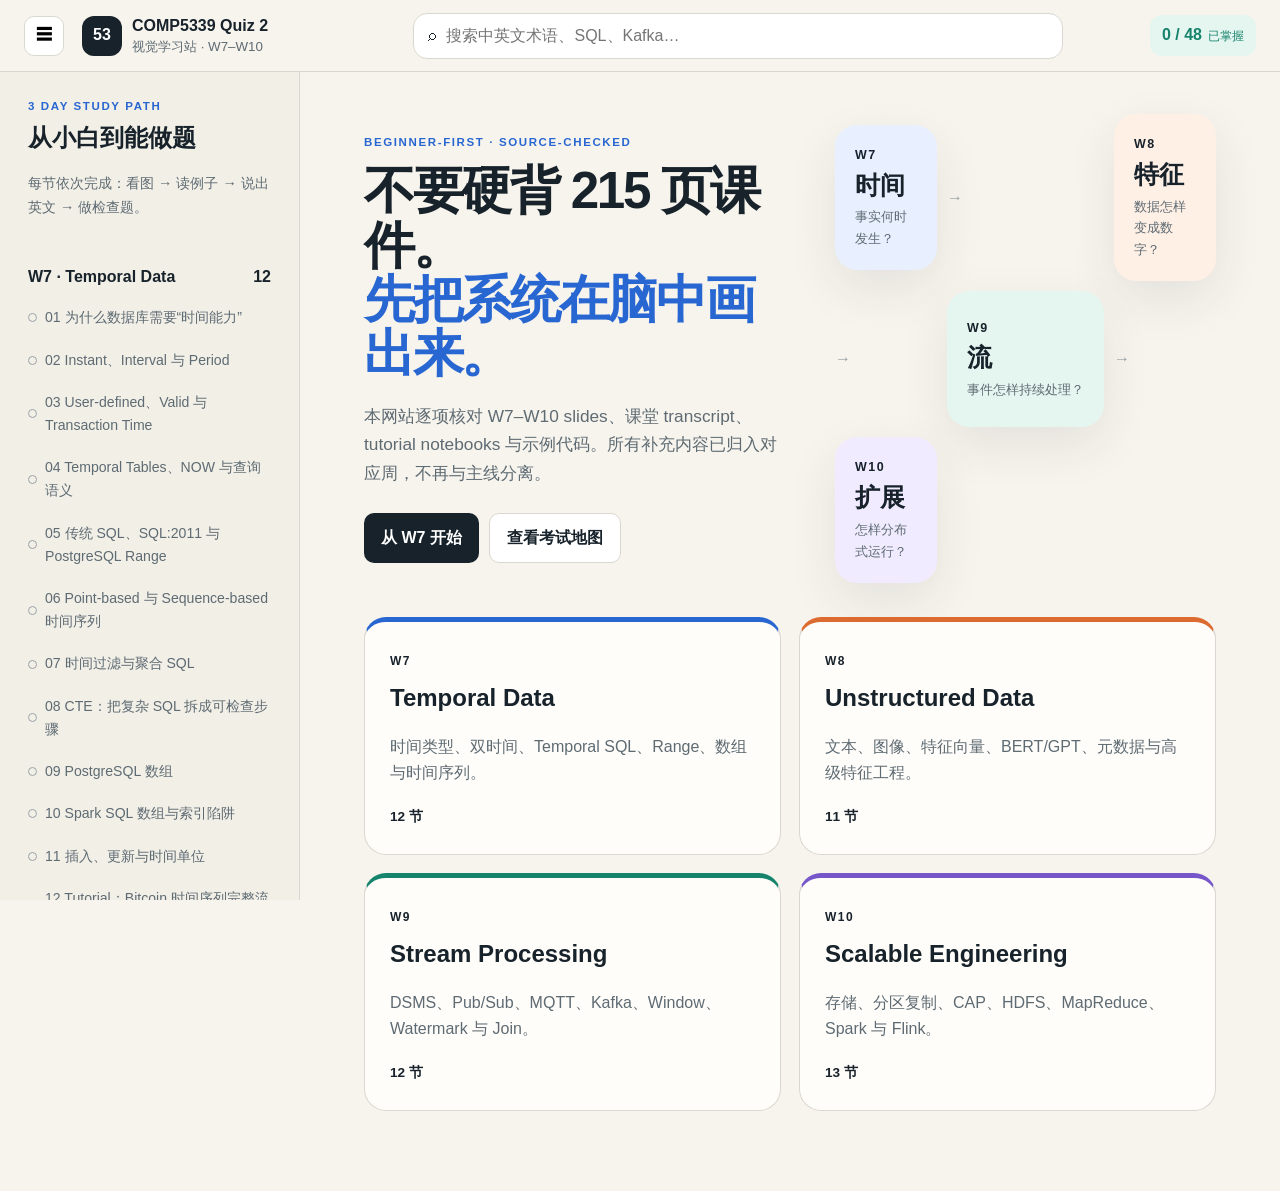
==== index.html @ f454a823 "feat: add COMP5339 Quiz 2 visual study site Publish the AI-assisted static study website, verified p" ====
<!doctype html>
<html lang="zh-CN">
<head>
  <meta charset="utf-8">
  <meta name="viewport" content="width=device-width,initial-scale=1">
  <meta name="description" content="COMP5339 Quiz 2 Week 7–10 零基础图文复习网站">
  <title>COMP5339 Quiz 2 视觉学习站</title>
  <link rel="stylesheet" href="styles.css">
</head>
<body>
  <header class="topbar">
    <button id="menuButton" class="icon-button" aria-label="打开课程目录">☰</button>
    <div class="brand"><span class="brand-mark">53</span><div><b>COMP5339 Quiz 2</b><small>视觉学习站 · W7–W10</small></div></div>
    <label class="search"><span>⌕</span><input id="searchInput" type="search" placeholder="搜索中英文术语、SQL、Kafka…" aria-label="搜索课程内容"></label>
    <div class="progress-pill"><span id="progressText">0 / 48</span><span>已掌握</span></div>
  </header>
  <div class="layout">
    <aside id="sidebar" class="sidebar">
      <div class="sidebar-intro"><p class="eyebrow">3 DAY STUDY PATH</p><h2>从小白到能做题</h2><p>每节依次完成：看图 → 读例子 → 说出英文 → 做检查题。</p></div>
      <nav id="courseNav" aria-label="课程目录"></nav>
      <button id="resetProgress" class="ghost-button">重置学习进度</button>
    </aside>
    <main id="main" class="main">
      <section id="hero" class="hero">
        <div><p class="eyebrow">BEGINNER-FIRST · SOURCE-CHECKED</p><h1>不要硬背 215 页课件。<br><em>先把系统在脑中画出来。</em></h1><p class="hero-copy">本网站逐项核对 W7–W10 slides、课堂 transcript、tutorial notebooks 与示例代码。所有补充内容已归入对应周，不再与主线分离。</p><div class="hero-actions"><button class="primary-button" data-route="w7-01">从 W7 开始</button><button class="secondary-button" data-route="exam-map">查看考试地图</button></div></div>
        <div class="hero-map" aria-label="四周知识关系图"><div class="map-node n1"><b>W7</b><span>时间</span><small>事实何时发生？</small></div><i>→</i><div class="map-node n2"><b>W8</b><span>特征</span><small>数据怎样变成数字？</small></div><i>→</i><div class="map-node n3"><b>W9</b><span>流</span><small>事件怎样持续处理？</small></div><i>→</i><div class="map-node n4"><b>W10</b><span>扩展</span><small>怎样分布式运行？</small></div></div>
      </section>
      <section id="dashboard" class="dashboard">
        <div class="week-card w7" data-route="w7-01"><span>W7</span><h2>Temporal Data</h2><p>时间类型、双时间、Temporal SQL、Range、数组与时间序列。</p><b>12 节</b></div>
        <div class="week-card w8" data-route="w8-01"><span>W8</span><h2>Unstructured Data</h2><p>文本、图像、特征向量、BERT/GPT、元数据与高级特征工程。</p><b>11 节</b></div>
        <div class="week-card w9" data-route="w9-01"><span>W9</span><h2>Stream Processing</h2><p>DSMS、Pub/Sub、MQTT、Kafka、Window、Watermark 与 Join。</p><b>12 节</b></div>
        <div class="week-card w10" data-route="w10-01"><span>W10</span><h2>Scalable Engineering</h2><p>存储、分区复制、CAP、HDFS、MapReduce、Spark 与 Flink。</p><b>13 节</b></div>
      </section>
      <section id="lessonView" class="lesson-view" hidden><div class="lesson-topline"><button id="backHome" class="ghost-button">← 总览</button><div class="lesson-actions"><button id="prevLesson" class="icon-button" aria-label="上一节">←</button><button id="nextLesson" class="icon-button" aria-label="下一节">→</button></div></div><article id="lessonContent"></article><div class="mastery-box"><label><input id="masteryCheck" type="checkbox"><span><b>我能不看答案复述这一节</b><small>只有能自己说出来，才算掌握。</small></span></label></div></section>
      <section id="searchResults" class="search-results" hidden><div class="section-heading"><p class="eyebrow">SEARCH</p><h1>搜索结果</h1></div><div id="resultsList"></div></section>
    </main>
  </div>
  <script src="content.js"></script><script src="app.js"></script>
</body>
</html>
---- styles.css ----
:root{--ink:#17222b;--muted:#5e6b73;--paper:#f7f4ed;--card:#fffdfa;--line:#d9d7cf;--blue:#2866d1;--blue-soft:#e8f0ff;--orange:#dc6b2f;--orange-soft:#fff0e6;--green:#16836d;--green-soft:#e5f6f0;--violet:#7656c9;--violet-soft:#f0ebff;--shadow:0 18px 50px rgba(31,44,53,.09)}
[hidden]{display:none!important}
*{box-sizing:border-box}html{scroll-behavior:smooth}body{margin:0;background:var(--paper);color:var(--ink);font-family:Inter,"Segoe UI","PingFang SC","Microsoft YaHei",sans-serif;line-height:1.65}.topbar{position:sticky;top:0;z-index:20;height:72px;display:flex;align-items:center;gap:18px;padding:0 24px;background:rgba(247,244,237,.94);backdrop-filter:blur(14px);border-bottom:1px solid var(--line)}.brand{display:flex;align-items:center;gap:10px;min-width:245px}.brand-mark{display:grid;place-items:center;width:40px;height:40px;border-radius:12px;background:var(--ink);color:white;font-weight:800}.brand div{display:flex;flex-direction:column;line-height:1.15}.brand small{color:var(--muted);margin-top:4px}.icon-button,.ghost-button,.primary-button,.secondary-button{font:inherit;cursor:pointer;border:0}.icon-button{width:40px;height:40px;border-radius:10px;background:white;border:1px solid var(--line);font-weight:700}.search{flex:1;max-width:650px;margin:auto;display:flex;align-items:center;gap:8px;background:white;border:1px solid var(--line);border-radius:14px;padding:0 14px}.search input{width:100%;height:44px;border:0;outline:0;background:transparent;font:inherit}.progress-pill{display:flex;align-items:baseline;gap:6px;padding:7px 12px;border-radius:12px;background:var(--green-soft);color:var(--green)}.progress-pill span:first-child{font-weight:800}.progress-pill span:last-child{font-size:.78rem}.layout{display:grid;grid-template-columns:300px minmax(0,1fr)}.sidebar{position:sticky;top:72px;height:calc(100vh - 72px);overflow:auto;border-right:1px solid var(--line);padding:25px 18px;background:#f2efe7}.sidebar-intro{padding:0 10px 14px}.sidebar h2{margin:2px 0}.sidebar p{color:var(--muted);font-size:.9rem}.eyebrow{font-size:.72rem!important;letter-spacing:.14em;font-weight:800;color:var(--blue)!important;margin:0}.nav-week{margin:8px 0 16px}.nav-week>button{width:100%;display:flex;justify-content:space-between;align-items:center;border:0;background:transparent;padding:8px 10px;font:inherit;font-weight:800;color:var(--ink);cursor:pointer}.nav-lessons{display:grid;gap:3px}.nav-lesson{display:flex;align-items:center;gap:8px;width:100%;text-align:left;padding:8px 10px;border:0;background:transparent;border-radius:9px;color:var(--muted);font:inherit;font-size:.88rem;cursor:pointer}.nav-lesson:hover,.nav-lesson.active{background:white;color:var(--ink)}.nav-lesson .check-dot{width:9px;height:9px;border:1.5px solid #9ba3a7;border-radius:50%;flex:0 0 auto}.nav-lesson.done .check-dot{background:var(--green);border-color:var(--green)}.ghost-button{padding:8px 12px;border-radius:9px;background:transparent;border:1px solid var(--line);color:var(--muted)}.main{min-width:0;padding:42px clamp(24px,5vw,78px) 80px}.hero{display:grid;grid-template-columns:1.05fr .95fr;gap:50px;align-items:center;min-height:420px}.hero h1{font-size:clamp(2.2rem,4vw,4.6rem);line-height:1.06;letter-spacing:-.045em;margin:12px 0 20px}.hero h1 em{font-style:normal;color:var(--blue)}.hero-copy{font-size:1.08rem;color:var(--muted);max-width:720px}.hero-actions{display:flex;gap:10px;margin-top:26px}.primary-button,.secondary-button{padding:11px 17px;border-radius:10px;font-weight:700}.primary-button{background:var(--ink);color:white}.secondary-button{background:white;color:var(--ink);border:1px solid var(--line)}.hero-map{display:grid;grid-template-columns:1fr auto 1fr;gap:10px;align-items:center}.hero-map i{font-style:normal;color:#98a0a4}.map-node{min-height:136px;border-radius:22px;padding:20px;display:flex;flex-direction:column;justify-content:center;box-shadow:var(--shadow)}.map-node b{font-size:.78rem;letter-spacing:.12em}.map-node span{font-size:1.55rem;font-weight:800}.map-node small{color:var(--muted)}.n1{background:var(--blue-soft)}.n2{background:var(--orange-soft)}.n3{background:var(--green-soft)}.n4{background:var(--violet-soft)}.dashboard{display:grid;grid-template-columns:repeat(2,minmax(0,1fr));gap:18px;margin-top:34px}.week-card{position:relative;overflow:hidden;padding:25px;border:1px solid var(--line);border-radius:22px;background:var(--card);cursor:pointer;transition:.2s}.week-card:hover{transform:translateY(-3px);box-shadow:var(--shadow)}.week-card>span{font-size:.75rem;font-weight:800;letter-spacing:.12em}.week-card h2{margin:5px 0}.week-card p{color:var(--muted)}.week-card b{font-size:.85rem}.week-card.w7{border-top:5px solid var(--blue)}.week-card.w8{border-top:5px solid var(--orange)}.week-card.w9{border-top:5px solid var(--green)}.week-card.w10{border-top:5px solid var(--violet)}.lesson-topline{display:flex;justify-content:space-between;align-items:center;margin-bottom:20px}.lesson-actions{display:flex;gap:7px}.lesson-header{padding:28px;border-radius:24px;background:var(--card);border:1px solid var(--line);margin-bottom:18px}.lesson-header .crumb{font-size:.78rem;color:var(--blue);font-weight:800;letter-spacing:.1em}.lesson-header h1{font-size:clamp(2rem,4vw,3.7rem);line-height:1.08;letter-spacing:-.035em;margin:8px 0 12px}.lesson-header p{font-size:1.05rem;color:var(--muted);max-width:850px}.source-tag{display:inline-block;padding:4px 8px;border-radius:6px;background:#ece9e1;color:var(--muted);font-size:.76rem;margin-right:5px}.learning-goals{display:grid;grid-template-columns:repeat(3,minmax(0,1fr));gap:10px;margin-top:18px}.goal{padding:10px 12px;border-radius:10px;background:var(--blue-soft);font-size:.86rem}.lesson-section{background:var(--card);border:1px solid var(--line);border-radius:20px;padding:24px;margin:14px 0}.lesson-section h2{font-size:1.55rem;margin:0 0 12px}.lesson-section h3{margin:18px 0 7px}.lesson-section p{margin:7px 0}.concept-grid,.compare-grid,.mini-grid{display:grid;grid-template-columns:repeat(2,minmax(0,1fr));gap:12px}.mini-grid{grid-template-columns:repeat(3,minmax(0,1fr))}.concept{padding:15px;border-radius:14px;background:#f3f1eb;border:1px solid var(--line)}.concept b{display:block;margin-bottom:5px}.concept.blue{background:var(--blue-soft)}.concept.orange{background:var(--orange-soft)}.concept.green{background:var(--green-soft)}.concept.violet{background:var(--violet-soft)}.flow{display:flex;align-items:stretch;gap:7px;overflow-x:auto;padding:10px 2px}.flow-node{flex:1;min-width:120px;padding:14px 10px;border-radius:12px;text-align:center;background:var(--blue-soft);border:1px solid #c9d9f6}.flow-arrow{align-self:center;color:var(--muted);font-weight:800}.diagram{padding:18px;border-radius:16px;background:#f2f0e9;border:1px dashed #c9c6bc;overflow:auto}.timeline{display:grid;grid-template-columns:130px 1fr;gap:16px 12px;align-items:center}.track{height:8px;background:#d9d8d2;position:relative;border-radius:4px}.track i{position:absolute;top:-5px;width:18px;height:18px;border-radius:50%;background:var(--blue)}.track i.orange{background:var(--orange)}table{width:100%;border-collapse:collapse;margin:12px 0;font-size:.94rem}th,td{text-align:left;vertical-align:top;padding:10px;border-bottom:1px solid var(--line)}th{background:#efede7;font-weight:800}code,pre{font-family:"Cascadia Code",Consolas,monospace}code{padding:1px 5px;border-radius:4px;background:#ebe9e3;font-size:.88em}pre{overflow:auto;background:#17222b;color:#eef4f6;border-radius:14px;padding:16px;line-height:1.5;font-size:.88rem}.callout{padding:12px 15px;border-left:4px solid var(--blue);background:var(--blue-soft);margin:12px 0}.callout.warn{border-color:var(--orange);background:var(--orange-soft)}.callout.good{border-color:var(--green);background:var(--green-soft)}.quiz-box{background:#17222b;color:white;border-radius:18px;padding:20px}.quiz-box h3{margin-top:0}.quiz-option{display:block;width:100%;text-align:left;padding:10px 12px;margin:7px 0;border-radius:9px;border:1px solid #51606a;background:#22313a;color:white;font:inherit;cursor:pointer}.quiz-option.correct{background:#176f5e}.quiz-option.wrong{background:#8a3d2d}.quiz-explain{display:none;padding-top:8px;color:#cad4d8}.quiz-explain.show{display:block}.figure{margin:16px 0}.figure img{width:100%;border-radius:14px;border:1px solid var(--line)}.figure figcaption{color:var(--muted);font-size:.82rem}.term-row{display:flex;gap:8px;flex-wrap:wrap}.term{padding:5px 9px;border:1px solid var(--line);border-radius:999px;background:white;font-size:.82rem}.mastery-box{margin-top:20px;padding:18px;border-radius:16px;background:var(--green-soft);border:1px solid #bddfd5}.mastery-box label{display:flex;gap:12px;align-items:flex-start}.mastery-box input{width:20px;height:20px}.mastery-box span{display:flex;flex-direction:column}.mastery-box small{color:var(--muted)}.section-heading h1{font-size:3rem;margin:6px 0}.result-card{padding:18px;margin:10px 0;border:1px solid var(--line);border-radius:15px;background:white;cursor:pointer}.result-card p{color:var(--muted)}mark{background:#ffe58f}.hidden{display:none!important}
@media(max-width:1000px){.layout{grid-template-columns:1fr}.sidebar{position:fixed;z-index:30;left:0;top:72px;width:300px;transform:translateX(-102%);transition:.2s;box-shadow:var(--shadow)}.sidebar.open{transform:none}.hero{grid-template-columns:1fr}.hero-map{max-width:700px}.topbar .progress-pill{display:none}.main{padding:30px 22px 70px}}
@media(max-width:680px){.topbar{padding:0 12px}.brand{min-width:0}.brand small{display:none}.search{position:absolute;top:72px;left:12px;right:12px;max-width:none;box-shadow:var(--shadow)}.main{padding-top:76px}.dashboard,.concept-grid,.compare-grid,.mini-grid,.learning-goals{grid-template-columns:1fr}.hero-map{grid-template-columns:1fr}.hero-map i{transform:rotate(90deg);text-align:center}.hero h1{font-size:2.55rem}.lesson-section{padding:18px}.timeline{grid-template-columns:1fr}.progress-pill{display:none}}
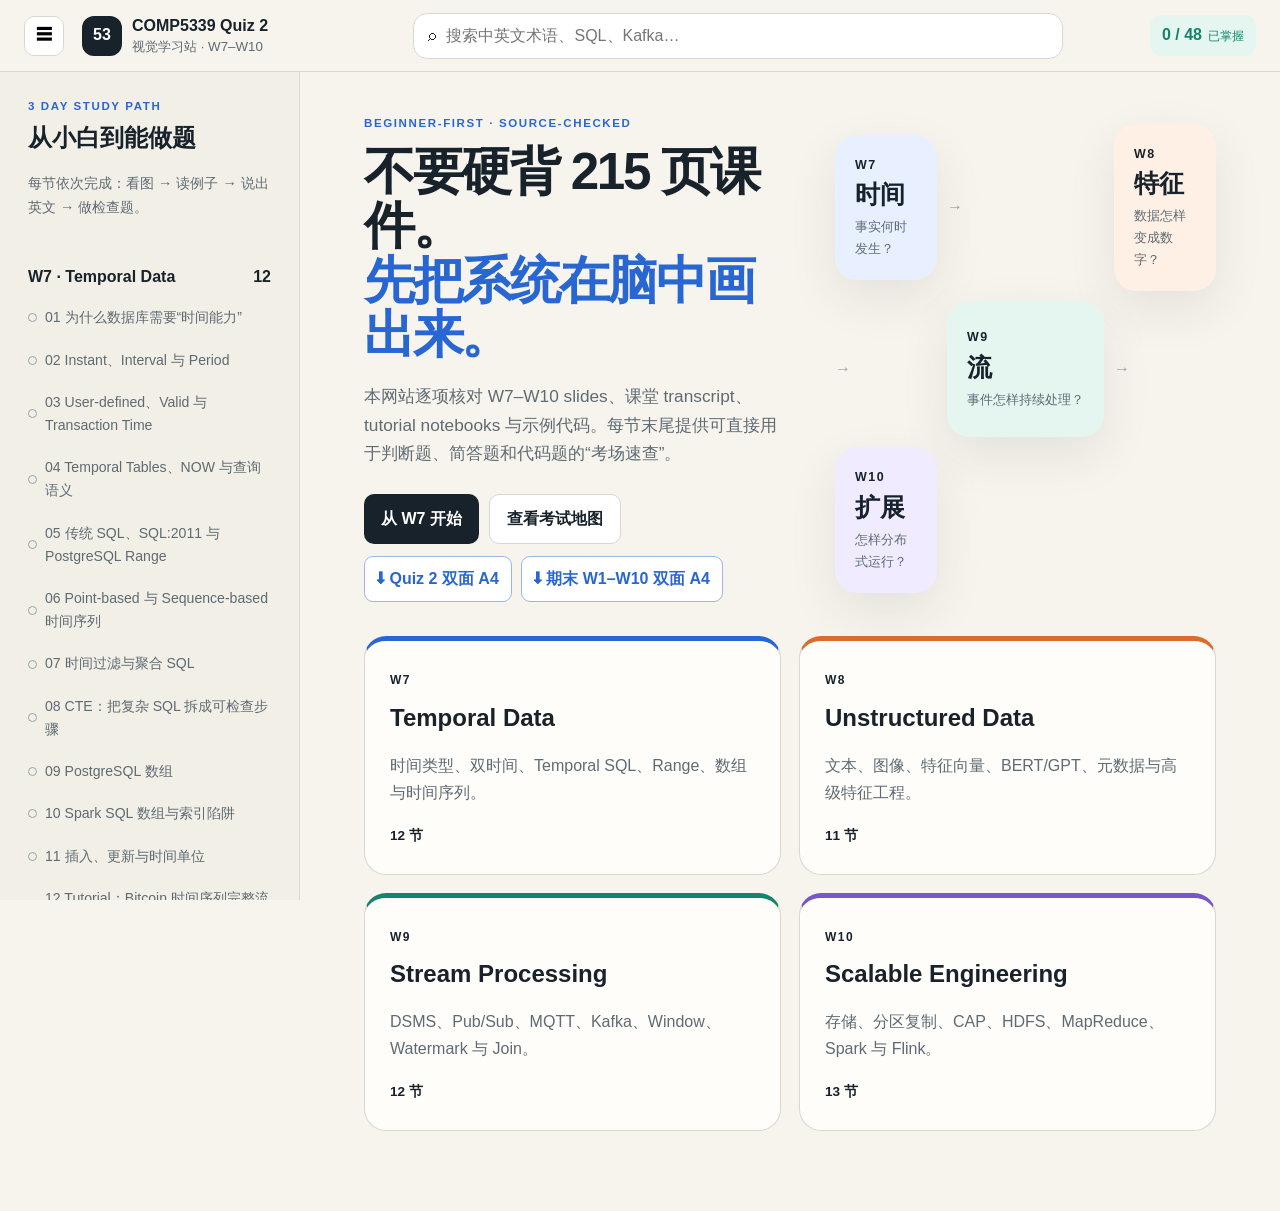
==== commit 3bdd473e: "Add exam-ready cheat sheets and lesson answer cards" ====
--- a/index.html
+++ b/index.html
@@ -22,7 +22,7 @@
     </aside>
     <main id="main" class="main">
       <section id="hero" class="hero">
-        <div><p class="eyebrow">BEGINNER-FIRST · SOURCE-CHECKED</p><h1>不要硬背 215 页课件。<br><em>先把系统在脑中画出来。</em></h1><p class="hero-copy">本网站逐项核对 W7–W10 slides、课堂 transcript、tutorial notebooks 与示例代码。所有补充内容已归入对应周，不再与主线分离。</p><div class="hero-actions"><button class="primary-button" data-route="w7-01">从 W7 开始</button><button class="secondary-button" data-route="exam-map">查看考试地图</button></div></div>
+        <div><p class="eyebrow">BEGINNER-FIRST · SOURCE-CHECKED</p><h1>不要硬背 215 页课件。<br><em>先把系统在脑中画出来。</em></h1><p class="hero-copy">本网站逐项核对 W7–W10 slides、课堂 transcript、tutorial notebooks 与示例代码。每节末尾提供可直接用于判断题、简答题和代码题的“考场速查”。</p><div class="hero-actions"><button class="primary-button" data-route="w7-01">从 W7 开始</button><button class="secondary-button" data-route="exam-map">查看考试地图</button></div><div class="cheat-downloads"><a href="assets/COMP5339_Quiz2_W7-W10_A4_Double_Sided_Cheatsheet.pdf" download>⬇ Quiz 2 双面 A4</a><a href="assets/COMP5339_Final_W1-W10_A4_Double_Sided_Cheatsheet.pdf" download>⬇ 期末 W1–W10 双面 A4</a></div></div>
         <div class="hero-map" aria-label="四周知识关系图"><div class="map-node n1"><b>W7</b><span>时间</span><small>事实何时发生？</small></div><i>→</i><div class="map-node n2"><b>W8</b><span>特征</span><small>数据怎样变成数字？</small></div><i>→</i><div class="map-node n3"><b>W9</b><span>流</span><small>事件怎样持续处理？</small></div><i>→</i><div class="map-node n4"><b>W10</b><span>扩展</span><small>怎样分布式运行？</small></div></div>
       </section>
       <section id="dashboard" class="dashboard">
--- a/styles.css
+++ b/styles.css
@@ -3,3 +3,27 @@
 *{box-sizing:border-box}html{scroll-behavior:smooth}body{margin:0;background:var(--paper);color:var(--ink);font-family:Inter,"Segoe UI","PingFang SC","Microsoft YaHei",sans-serif;line-height:1.65}.topbar{position:sticky;top:0;z-index:20;height:72px;display:flex;align-items:center;gap:18px;padding:0 24px;background:rgba(247,244,237,.94);backdrop-filter:blur(14px);border-bottom:1px solid var(--line)}.brand{display:flex;align-items:center;gap:10px;min-width:245px}.brand-mark{display:grid;place-items:center;width:40px;height:40px;border-radius:12px;background:var(--ink);color:white;font-weight:800}.brand div{display:flex;flex-direction:column;line-height:1.15}.brand small{color:var(--muted);margin-top:4px}.icon-button,.ghost-button,.primary-button,.secondary-button{font:inherit;cursor:pointer;border:0}.icon-button{width:40px;height:40px;border-radius:10px;background:white;border:1px solid var(--line);font-weight:700}.search{flex:1;max-width:650px;margin:auto;display:flex;align-items:center;gap:8px;background:white;border:1px solid var(--line);border-radius:14px;padding:0 14px}.search input{width:100%;height:44px;border:0;outline:0;background:transparent;font:inherit}.progress-pill{display:flex;align-items:baseline;gap:6px;padding:7px 12px;border-radius:12px;background:var(--green-soft);color:var(--green)}.progress-pill span:first-child{font-weight:800}.progress-pill span:last-child{font-size:.78rem}.layout{display:grid;grid-template-columns:300px minmax(0,1fr)}.sidebar{position:sticky;top:72px;height:calc(100vh - 72px);overflow:auto;border-right:1px solid var(--line);padding:25px 18px;background:#f2efe7}.sidebar-intro{padding:0 10px 14px}.sidebar h2{margin:2px 0}.sidebar p{color:var(--muted);font-size:.9rem}.eyebrow{font-size:.72rem!important;letter-spacing:.14em;font-weight:800;color:var(--blue)!important;margin:0}.nav-week{margin:8px 0 16px}.nav-week>button{width:100%;display:flex;justify-content:space-between;align-items:center;border:0;background:transparent;padding:8px 10px;font:inherit;font-weight:800;color:var(--ink);cursor:pointer}.nav-lessons{display:grid;gap:3px}.nav-lesson{display:flex;align-items:center;gap:8px;width:100%;text-align:left;padding:8px 10px;border:0;background:transparent;border-radius:9px;color:var(--muted);font:inherit;font-size:.88rem;cursor:pointer}.nav-lesson:hover,.nav-lesson.active{background:white;color:var(--ink)}.nav-lesson .check-dot{width:9px;height:9px;border:1.5px solid #9ba3a7;border-radius:50%;flex:0 0 auto}.nav-lesson.done .check-dot{background:var(--green);border-color:var(--green)}.ghost-button{padding:8px 12px;border-radius:9px;background:transparent;border:1px solid var(--line);color:var(--muted)}.main{min-width:0;padding:42px clamp(24px,5vw,78px) 80px}.hero{display:grid;grid-template-columns:1.05fr .95fr;gap:50px;align-items:center;min-height:420px}.hero h1{font-size:clamp(2.2rem,4vw,4.6rem);line-height:1.06;letter-spacing:-.045em;margin:12px 0 20px}.hero h1 em{font-style:normal;color:var(--blue)}.hero-copy{font-size:1.08rem;color:var(--muted);max-width:720px}.hero-actions{display:flex;gap:10px;margin-top:26px}.primary-button,.secondary-button{padding:11px 17px;border-radius:10px;font-weight:700}.primary-button{background:var(--ink);color:white}.secondary-button{background:white;color:var(--ink);border:1px solid var(--line)}.hero-map{display:grid;grid-template-columns:1fr auto 1fr;gap:10px;align-items:center}.hero-map i{font-style:normal;color:#98a0a4}.map-node{min-height:136px;border-radius:22px;padding:20px;display:flex;flex-direction:column;justify-content:center;box-shadow:var(--shadow)}.map-node b{font-size:.78rem;letter-spacing:.12em}.map-node span{font-size:1.55rem;font-weight:800}.map-node small{color:var(--muted)}.n1{background:var(--blue-soft)}.n2{background:var(--orange-soft)}.n3{background:var(--green-soft)}.n4{background:var(--violet-soft)}.dashboard{display:grid;grid-template-columns:repeat(2,minmax(0,1fr));gap:18px;margin-top:34px}.week-card{position:relative;overflow:hidden;padding:25px;border:1px solid var(--line);border-radius:22px;background:var(--card);cursor:pointer;transition:.2s}.week-card:hover{transform:translateY(-3px);box-shadow:var(--shadow)}.week-card>span{font-size:.75rem;font-weight:800;letter-spacing:.12em}.week-card h2{margin:5px 0}.week-card p{color:var(--muted)}.week-card b{font-size:.85rem}.week-card.w7{border-top:5px solid var(--blue)}.week-card.w8{border-top:5px solid var(--orange)}.week-card.w9{border-top:5px solid var(--green)}.week-card.w10{border-top:5px solid var(--violet)}.lesson-topline{display:flex;justify-content:space-between;align-items:center;margin-bottom:20px}.lesson-actions{display:flex;gap:7px}.lesson-header{padding:28px;border-radius:24px;background:var(--card);border:1px solid var(--line);margin-bottom:18px}.lesson-header .crumb{font-size:.78rem;color:var(--blue);font-weight:800;letter-spacing:.1em}.lesson-header h1{font-size:clamp(2rem,4vw,3.7rem);line-height:1.08;letter-spacing:-.035em;margin:8px 0 12px}.lesson-header p{font-size:1.05rem;color:var(--muted);max-width:850px}.source-tag{display:inline-block;padding:4px 8px;border-radius:6px;background:#ece9e1;color:var(--muted);font-size:.76rem;margin-right:5px}.learning-goals{display:grid;grid-template-columns:repeat(3,minmax(0,1fr));gap:10px;margin-top:18px}.goal{padding:10px 12px;border-radius:10px;background:var(--blue-soft);font-size:.86rem}.lesson-section{background:var(--card);border:1px solid var(--line);border-radius:20px;padding:24px;margin:14px 0}.lesson-section h2{font-size:1.55rem;margin:0 0 12px}.lesson-section h3{margin:18px 0 7px}.lesson-section p{margin:7px 0}.concept-grid,.compare-grid,.mini-grid{display:grid;grid-template-columns:repeat(2,minmax(0,1fr));gap:12px}.mini-grid{grid-template-columns:repeat(3,minmax(0,1fr))}.concept{padding:15px;border-radius:14px;background:#f3f1eb;border:1px solid var(--line)}.concept b{display:block;margin-bottom:5px}.concept.blue{background:var(--blue-soft)}.concept.orange{background:var(--orange-soft)}.concept.green{background:var(--green-soft)}.concept.violet{background:var(--violet-soft)}.flow{display:flex;align-items:stretch;gap:7px;overflow-x:auto;padding:10px 2px}.flow-node{flex:1;min-width:120px;padding:14px 10px;border-radius:12px;text-align:center;background:var(--blue-soft);border:1px solid #c9d9f6}.flow-arrow{align-self:center;color:var(--muted);font-weight:800}.diagram{padding:18px;border-radius:16px;background:#f2f0e9;border:1px dashed #c9c6bc;overflow:auto}.timeline{display:grid;grid-template-columns:130px 1fr;gap:16px 12px;align-items:center}.track{height:8px;background:#d9d8d2;position:relative;border-radius:4px}.track i{position:absolute;top:-5px;width:18px;height:18px;border-radius:50%;background:var(--blue)}.track i.orange{background:var(--orange)}table{width:100%;border-collapse:collapse;margin:12px 0;font-size:.94rem}th,td{text-align:left;vertical-align:top;padding:10px;border-bottom:1px solid var(--line)}th{background:#efede7;font-weight:800}code,pre{font-family:"Cascadia Code",Consolas,monospace}code{padding:1px 5px;border-radius:4px;background:#ebe9e3;font-size:.88em}pre{overflow:auto;background:#17222b;color:#eef4f6;border-radius:14px;padding:16px;line-height:1.5;font-size:.88rem}.callout{padding:12px 15px;border-left:4px solid var(--blue);background:var(--blue-soft);margin:12px 0}.callout.warn{border-color:var(--orange);background:var(--orange-soft)}.callout.good{border-color:var(--green);background:var(--green-soft)}.quiz-box{background:#17222b;color:white;border-radius:18px;padding:20px}.quiz-box h3{margin-top:0}.quiz-option{display:block;width:100%;text-align:left;padding:10px 12px;margin:7px 0;border-radius:9px;border:1px solid #51606a;background:#22313a;color:white;font:inherit;cursor:pointer}.quiz-option.correct{background:#176f5e}.quiz-option.wrong{background:#8a3d2d}.quiz-explain{display:none;padding-top:8px;color:#cad4d8}.quiz-explain.show{display:block}.figure{margin:16px 0}.figure img{width:100%;border-radius:14px;border:1px solid var(--line)}.figure figcaption{color:var(--muted);font-size:.82rem}.term-row{display:flex;gap:8px;flex-wrap:wrap}.term{padding:5px 9px;border:1px solid var(--line);border-radius:999px;background:white;font-size:.82rem}.mastery-box{margin-top:20px;padding:18px;border-radius:16px;background:var(--green-soft);border:1px solid #bddfd5}.mastery-box label{display:flex;gap:12px;align-items:flex-start}.mastery-box input{width:20px;height:20px}.mastery-box span{display:flex;flex-direction:column}.mastery-box small{color:var(--muted)}.section-heading h1{font-size:3rem;margin:6px 0}.result-card{padding:18px;margin:10px 0;border:1px solid var(--line);border-radius:15px;background:white;cursor:pointer}.result-card p{color:var(--muted)}mark{background:#ffe58f}.hidden{display:none!important}
 @media(max-width:1000px){.layout{grid-template-columns:1fr}.sidebar{position:fixed;z-index:30;left:0;top:72px;width:300px;transform:translateX(-102%);transition:.2s;box-shadow:var(--shadow)}.sidebar.open{transform:none}.hero{grid-template-columns:1fr}.hero-map{max-width:700px}.topbar .progress-pill{display:none}.main{padding:30px 22px 70px}}
 @media(max-width:680px){.topbar{padding:0 12px}.brand{min-width:0}.brand small{display:none}.search{position:absolute;top:72px;left:12px;right:12px;max-width:none;box-shadow:var(--shadow)}.main{padding-top:76px}.dashboard,.concept-grid,.compare-grid,.mini-grid,.learning-goals{grid-template-columns:1fr}.hero-map{grid-template-columns:1fr}.hero-map i{transform:rotate(90deg);text-align:center}.hero h1{font-size:2.55rem}.lesson-section{padding:18px}.timeline{grid-template-columns:1fr}.progress-pill{display:none}}
+
+.key-definition{padding:18px;border-radius:16px;background:#173f7a;color:white;margin:14px 0}
+.key-definition small{display:block;color:#bcd5ff;font-weight:800;letter-spacing:.1em;margin-bottom:5px}
+.key-definition strong{font-size:1.18rem;line-height:1.55}
+.recap-card{position:relative;overflow:hidden;border:2px solid #b9ccef;background:linear-gradient(145deg,#f8fbff 0%,#eef4ff 58%,#f5f1ff 100%)}
+.recap-card:after{content:"";position:absolute;right:-55px;top:-55px;width:150px;height:150px;border-radius:50%;background:rgba(40,102,209,.08)}
+.recap-label{color:var(--blue);font-size:.75rem;font-weight:900;letter-spacing:.12em;margin-bottom:5px}
+.recap-card h2{padding-right:70px;margin-bottom:14px}
+.recap-summary{padding:13px 15px;border-radius:12px;background:white;border-left:5px solid var(--blue);box-shadow:0 5px 18px rgba(40,102,209,.07)}
+.recap-summary b{color:var(--blue)}
+.recap-flow{margin:13px 0}.recap-flow .flow-node{background:white;min-width:145px}.recap-flow .flow-node small{display:inline-grid;place-items:center;width:22px;height:22px;border-radius:50%;background:var(--blue);color:white;font-weight:800}
+.recap-prompt{padding:12px 14px;border-radius:12px;background:var(--green-soft);border:1px solid #bddfd5}.recap-prompt b{color:var(--green)}
+.recap-toggle{display:block;width:100%;margin:13px 0 0;padding:12px 16px;border:0;border-radius:12px;background:var(--ink);color:white;font:inherit;font-weight:800;cursor:pointer;transition:.18s}
+.recap-toggle:hover{background:var(--blue);transform:translateY(-1px)}
+.recap-answer{margin-top:13px;padding-top:2px;animation:recapReveal .2s ease-out}.recap-check{padding:11px 14px;border-radius:12px;background:white;border:1px solid #bddfd5}.recap-check b{color:var(--green)}
+@keyframes recapReveal{from{opacity:0;transform:translateY(-5px)}to{opacity:1;transform:none}}
+.exam-trigger{margin-bottom:9px;padding:9px 13px;border-radius:10px;background:#fff;border:1px dashed #9bb6e8;color:#33445a}.exam-trigger b{color:var(--blue)}
+.exam-grid{display:grid;grid-template-columns:minmax(0,1.25fr) minmax(260px,.75fr);gap:12px;align-items:start}
+.exam-must,.exam-code{padding:14px 16px;border-radius:13px;background:#fff;border:1px solid #d3def2}
+.exam-must>b,.exam-code>b{display:block;color:var(--blue);margin-bottom:6px}.exam-must ul{margin:4px 0;padding-left:1.25rem}.exam-must li{margin:5px 0}
+.exam-code pre{margin:7px 0 0;padding:12px;font-size:.82rem;white-space:pre-wrap}
+.exam-trap{margin-top:11px;padding:11px 14px;border-radius:11px;background:var(--orange-soft);border-left:5px solid var(--orange)}
+.cheat-downloads{display:flex;gap:9px;flex-wrap:wrap;margin-top:12px}.cheat-downloads a{display:inline-block;padding:9px 12px;border-radius:9px;background:#fff;border:1px solid #9bb6e8;color:var(--blue);font-weight:800;text-decoration:none}.cheat-downloads a:hover{background:var(--blue-soft)}
+@media(max-width:760px){.exam-grid{grid-template-columns:1fr}}
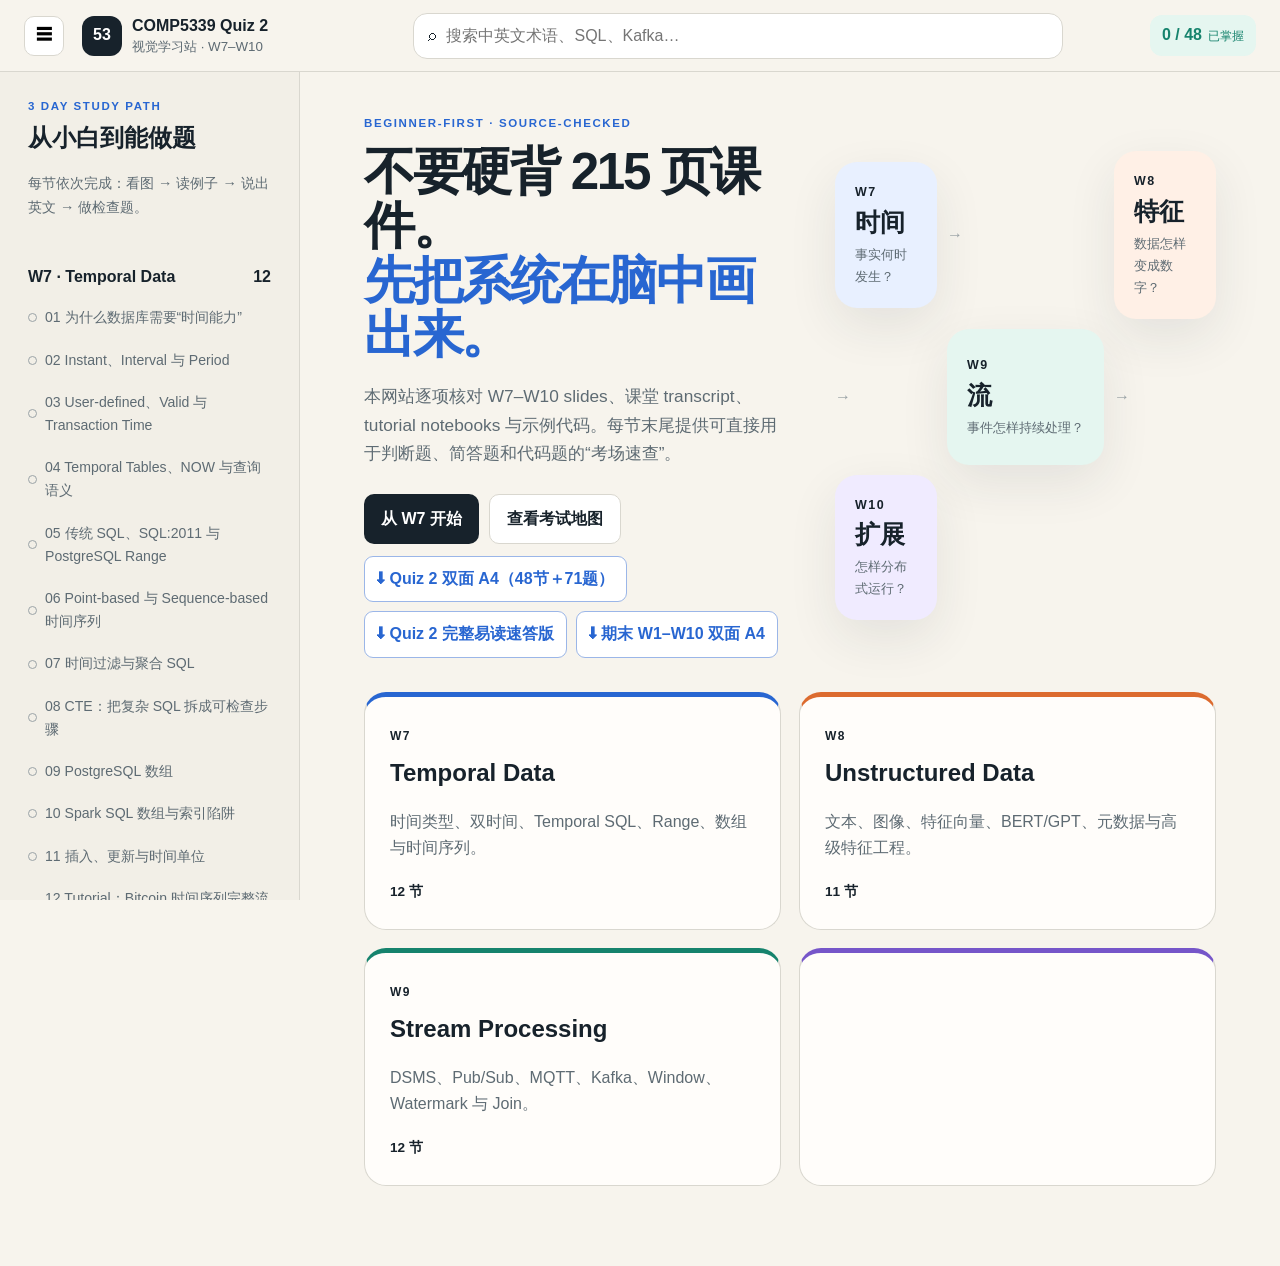
==== commit 3a2f3649: "Add complete Quiz 2 answer map and rapid review" ====
--- a/index.html
+++ b/index.html
@@ -22,7 +22,7 @@
     </aside>
     <main id="main" class="main">
       <section id="hero" class="hero">
-        <div><p class="eyebrow">BEGINNER-FIRST · SOURCE-CHECKED</p><h1>不要硬背 215 页课件。<br><em>先把系统在脑中画出来。</em></h1><p class="hero-copy">本网站逐项核对 W7–W10 slides、课堂 transcript、tutorial notebooks 与示例代码。每节末尾提供可直接用于判断题、简答题和代码题的“考场速查”。</p><div class="hero-actions"><button class="primary-button" data-route="w7-01">从 W7 开始</button><button class="secondary-button" data-route="exam-map">查看考试地图</button></div><div class="cheat-downloads"><a href="assets/COMP5339_Quiz2_W7-W10_A4_Double_Sided_Cheatsheet.pdf" download>⬇ Quiz 2 双面 A4</a><a href="assets/COMP5339_Final_W1-W10_A4_Double_Sided_Cheatsheet.pdf" download>⬇ 期末 W1–W10 双面 A4</a></div></div>
+        <div><p class="eyebrow">BEGINNER-FIRST · SOURCE-CHECKED</p><h1>不要硬背 215 页课件。<br><em>先把系统在脑中画出来。</em></h1><p class="hero-copy">本网站逐项核对 W7–W10 slides、课堂 transcript、tutorial notebooks 与示例代码。每节末尾提供可直接用于判断题、简答题和代码题的“考场速查”。</p><div class="hero-actions"><button class="primary-button" data-route="w7-01">从 W7 开始</button><button class="secondary-button" data-route="exam-map">查看考试地图</button></div><div class="cheat-downloads"><a href="assets/COMP5339_Quiz2_W7-W10_A4_Double_Sided_Cheatsheet.pdf" download>⬇ Quiz 2 双面 A4（48节＋71题）</a><a href="assets/COMP5339_Quiz2_Complete_Rapid_Review.pdf" download>⬇ Quiz 2 完整易读速答版</a><a href="assets/COMP5339_Final_W1-W10_A4_Double_Sided_Cheatsheet.pdf" download>⬇ 期末 W1–W10 双面 A4</a></div></div>
         <div class="hero-map" aria-label="四周知识关系图"><div class="map-node n1"><b>W7</b><span>时间</span><small>事实何时发生？</small></div><i>→</i><div class="map-node n2"><b>W8</b><span>特征</span><small>数据怎样变成数字？</small></div><i>→</i><div class="map-node n3"><b>W9</b><span>流</span><small>事件怎样持续处理？</small></div><i>→</i><div class="map-node n4"><b>W10</b><span>扩展</span><small>怎样分布式运行？</small></div></div>
       </section>
       <section id="dashboard" class="dashboard">
--- a/styles.css
+++ b/styles.css
@@ -27,3 +27,6 @@
 .exam-trap{margin-top:11px;padding:11px 14px;border-radius:11px;background:var(--orange-soft);border-left:5px solid var(--orange)}
 .cheat-downloads{display:flex;gap:9px;flex-wrap:wrap;margin-top:12px}.cheat-downloads a{display:inline-block;padding:9px 12px;border-radius:9px;background:#fff;border:1px solid #9bb6e8;color:var(--blue);font-weight:800;text-decoration:none}.cheat-downloads a:hover{background:var(--blue-soft)}
 @media(max-width:760px){.exam-grid{grid-template-columns:1fr}}
+.sql-token-table td:first-child{width:22%;white-space:nowrap;font-weight:700}.sql-token-table td:nth-child(2){width:20%;color:var(--muted)}.sql-token-table code{color:#0e5c50;background:#dff3ec}.sql-token-table tbody tr:hover{background:#f7f4ec}
+@media(max-width:760px){.sql-token-table{font-size:.84rem}.sql-token-table th,.sql-token-table td{padding:8px 6px}.sql-token-table td:first-child{white-space:normal}}
+pre::selection,pre *::selection{background:#ffd166;color:#17222b;text-shadow:none}
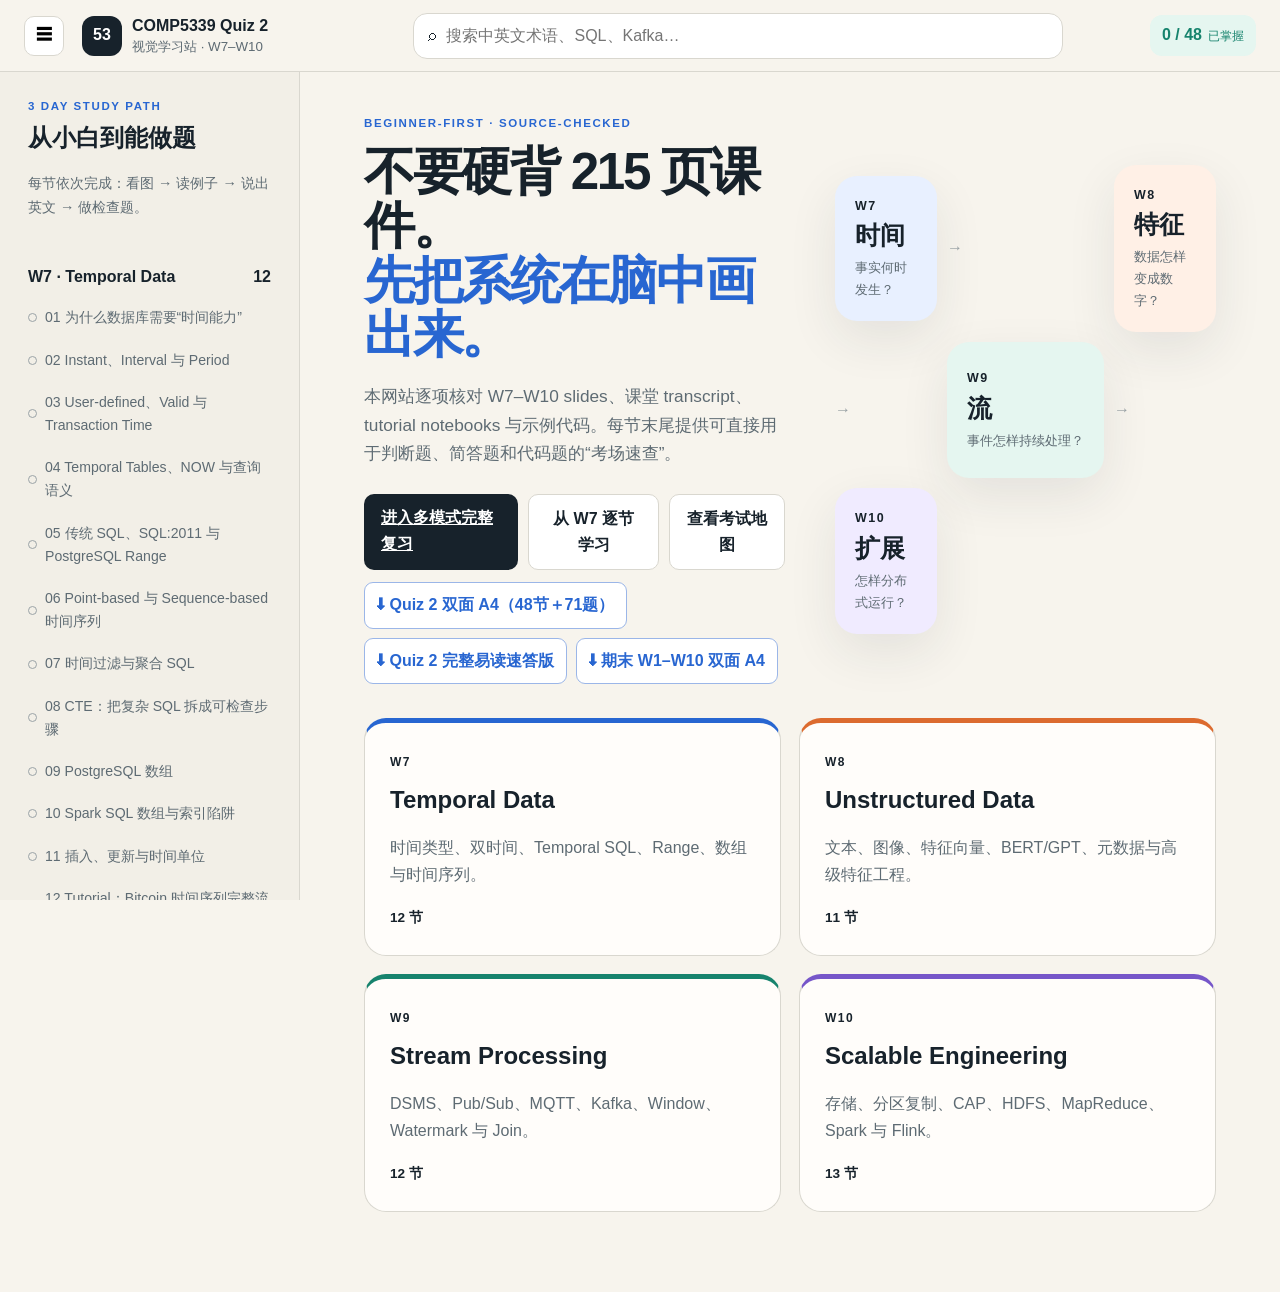
==== commit 40450d2b: "Add multi-mode W7-W10 study studio" ====
--- a/index.html
+++ b/index.html
@@ -22,7 +22,7 @@
     </aside>
     <main id="main" class="main">
       <section id="hero" class="hero">
-        <div><p class="eyebrow">BEGINNER-FIRST · SOURCE-CHECKED</p><h1>不要硬背 215 页课件。<br><em>先把系统在脑中画出来。</em></h1><p class="hero-copy">本网站逐项核对 W7–W10 slides、课堂 transcript、tutorial notebooks 与示例代码。每节末尾提供可直接用于判断题、简答题和代码题的“考场速查”。</p><div class="hero-actions"><button class="primary-button" data-route="w7-01">从 W7 开始</button><button class="secondary-button" data-route="exam-map">查看考试地图</button></div><div class="cheat-downloads"><a href="assets/COMP5339_Quiz2_W7-W10_A4_Double_Sided_Cheatsheet.pdf" download>⬇ Quiz 2 双面 A4（48节＋71题）</a><a href="assets/COMP5339_Quiz2_Complete_Rapid_Review.pdf" download>⬇ Quiz 2 完整易读速答版</a><a href="assets/COMP5339_Final_W1-W10_A4_Double_Sided_Cheatsheet.pdf" download>⬇ 期末 W1–W10 双面 A4</a></div></div>
+        <div><p class="eyebrow">BEGINNER-FIRST · SOURCE-CHECKED</p><h1>不要硬背 215 页课件。<br><em>先把系统在脑中画出来。</em></h1><p class="hero-copy">本网站逐项核对 W7–W10 slides、课堂 transcript、tutorial notebooks 与示例代码。每节末尾提供可直接用于判断题、简答题和代码题的“考场速查”。</p><div class="hero-actions"><a class="primary-button" href="study.html">进入多模式完整复习</a><button class="secondary-button" data-route="w7-01">从 W7 逐节学习</button><button class="secondary-button" data-route="exam-map">查看考试地图</button></div><div class="cheat-downloads"><a href="assets/COMP5339_Quiz2_W7-W10_A4_Double_Sided_Cheatsheet.pdf" download>⬇ Quiz 2 双面 A4（48节＋71题）</a><a href="assets/COMP5339_Quiz2_Complete_Rapid_Review.pdf" download>⬇ Quiz 2 完整易读速答版</a><a href="assets/COMP5339_Final_W1-W10_A4_Double_Sided_Cheatsheet.pdf" download>⬇ 期末 W1–W10 双面 A4</a></div></div>
         <div class="hero-map" aria-label="四周知识关系图"><div class="map-node n1"><b>W7</b><span>时间</span><small>事实何时发生？</small></div><i>→</i><div class="map-node n2"><b>W8</b><span>特征</span><small>数据怎样变成数字？</small></div><i>→</i><div class="map-node n3"><b>W9</b><span>流</span><small>事件怎样持续处理？</small></div><i>→</i><div class="map-node n4"><b>W10</b><span>扩展</span><small>怎样分布式运行？</small></div></div>
       </section>
       <section id="dashboard" class="dashboard">
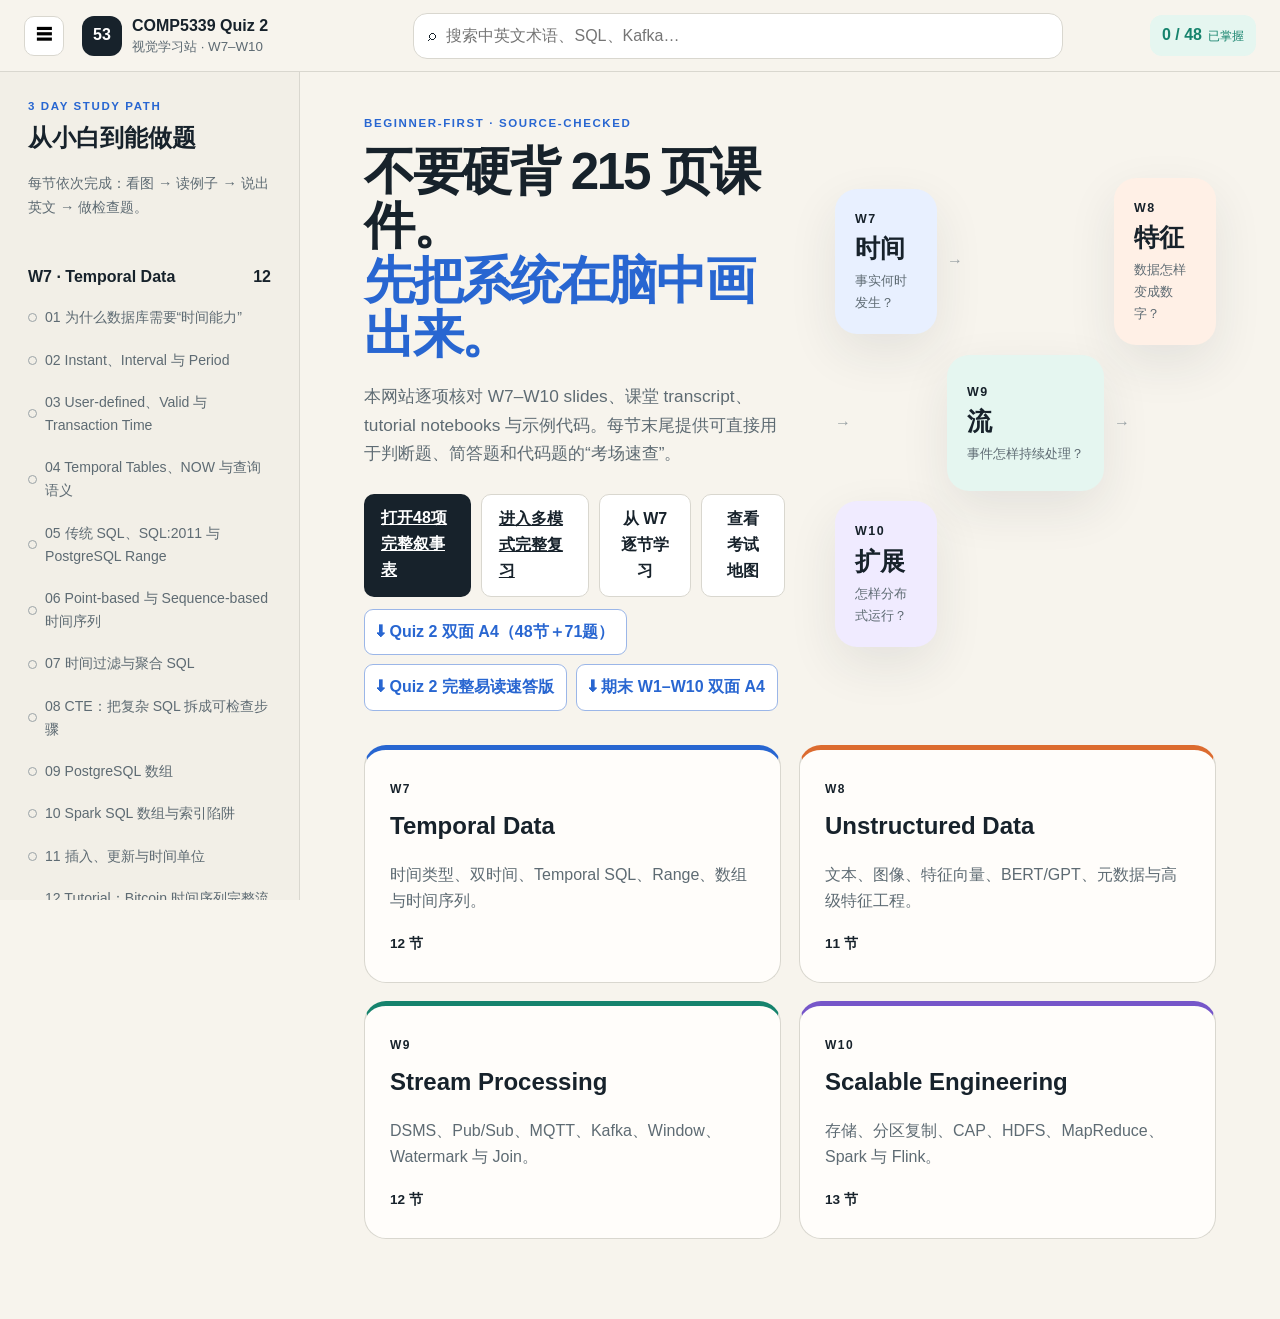
==== commit e3d888bb: "Add complete W7-W10 narrative exam table" ====
--- a/index.html
+++ b/index.html
@@ -22,7 +22,7 @@
     </aside>
     <main id="main" class="main">
       <section id="hero" class="hero">
-        <div><p class="eyebrow">BEGINNER-FIRST · SOURCE-CHECKED</p><h1>不要硬背 215 页课件。<br><em>先把系统在脑中画出来。</em></h1><p class="hero-copy">本网站逐项核对 W7–W10 slides、课堂 transcript、tutorial notebooks 与示例代码。每节末尾提供可直接用于判断题、简答题和代码题的“考场速查”。</p><div class="hero-actions"><a class="primary-button" href="study.html">进入多模式完整复习</a><button class="secondary-button" data-route="w7-01">从 W7 逐节学习</button><button class="secondary-button" data-route="exam-map">查看考试地图</button></div><div class="cheat-downloads"><a href="assets/COMP5339_Quiz2_W7-W10_A4_Double_Sided_Cheatsheet.pdf" download>⬇ Quiz 2 双面 A4（48节＋71题）</a><a href="assets/COMP5339_Quiz2_Complete_Rapid_Review.pdf" download>⬇ Quiz 2 完整易读速答版</a><a href="assets/COMP5339_Final_W1-W10_A4_Double_Sided_Cheatsheet.pdf" download>⬇ 期末 W1–W10 双面 A4</a></div></div>
+        <div><p class="eyebrow">BEGINNER-FIRST · SOURCE-CHECKED</p><h1>不要硬背 215 页课件。<br><em>先把系统在脑中画出来。</em></h1><p class="hero-copy">本网站逐项核对 W7–W10 slides、课堂 transcript、tutorial notebooks 与示例代码。每节末尾提供可直接用于判断题、简答题和代码题的“考场速查”。</p><div class="hero-actions"><a class="primary-button" href="exam-table.html">打开48项完整叙事表</a><a class="secondary-button" href="study.html">进入多模式完整复习</a><button class="secondary-button" data-route="w7-01">从 W7 逐节学习</button><button class="secondary-button" data-route="exam-map">查看考试地图</button></div><div class="cheat-downloads"><a href="assets/COMP5339_Quiz2_W7-W10_A4_Double_Sided_Cheatsheet.pdf" download>⬇ Quiz 2 双面 A4（48节＋71题）</a><a href="assets/COMP5339_Quiz2_Complete_Rapid_Review.pdf" download>⬇ Quiz 2 完整易读速答版</a><a href="assets/COMP5339_Final_W1-W10_A4_Double_Sided_Cheatsheet.pdf" download>⬇ 期末 W1–W10 双面 A4</a></div></div>
         <div class="hero-map" aria-label="四周知识关系图"><div class="map-node n1"><b>W7</b><span>时间</span><small>事实何时发生？</small></div><i>→</i><div class="map-node n2"><b>W8</b><span>特征</span><small>数据怎样变成数字？</small></div><i>→</i><div class="map-node n3"><b>W9</b><span>流</span><small>事件怎样持续处理？</small></div><i>→</i><div class="map-node n4"><b>W10</b><span>扩展</span><small>怎样分布式运行？</small></div></div>
       </section>
       <section id="dashboard" class="dashboard">
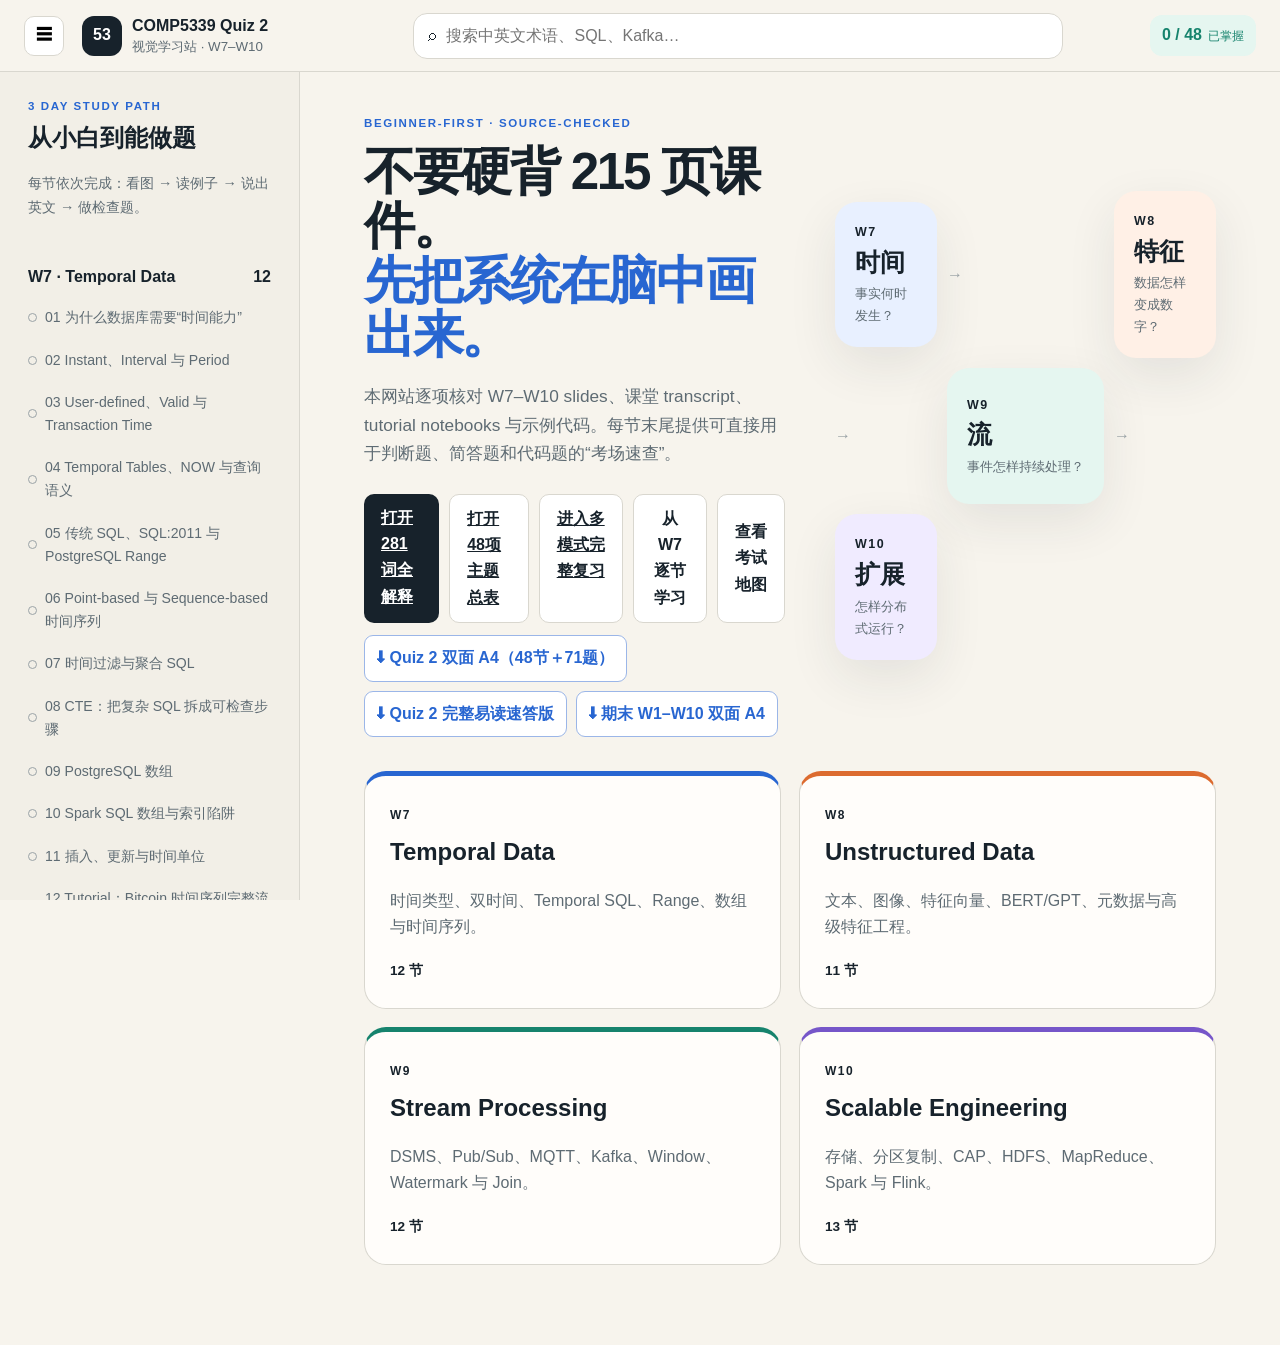
==== commit f378ca24: "Add complete W7-W10 terminology glossary" ====
--- a/index.html
+++ b/index.html
@@ -22,7 +22,7 @@
     </aside>
     <main id="main" class="main">
       <section id="hero" class="hero">
-        <div><p class="eyebrow">BEGINNER-FIRST · SOURCE-CHECKED</p><h1>不要硬背 215 页课件。<br><em>先把系统在脑中画出来。</em></h1><p class="hero-copy">本网站逐项核对 W7–W10 slides、课堂 transcript、tutorial notebooks 与示例代码。每节末尾提供可直接用于判断题、简答题和代码题的“考场速查”。</p><div class="hero-actions"><a class="primary-button" href="exam-table.html">打开48项完整叙事表</a><a class="secondary-button" href="study.html">进入多模式完整复习</a><button class="secondary-button" data-route="w7-01">从 W7 逐节学习</button><button class="secondary-button" data-route="exam-map">查看考试地图</button></div><div class="cheat-downloads"><a href="assets/COMP5339_Quiz2_W7-W10_A4_Double_Sided_Cheatsheet.pdf" download>⬇ Quiz 2 双面 A4（48节＋71题）</a><a href="assets/COMP5339_Quiz2_Complete_Rapid_Review.pdf" download>⬇ Quiz 2 完整易读速答版</a><a href="assets/COMP5339_Final_W1-W10_A4_Double_Sided_Cheatsheet.pdf" download>⬇ 期末 W1–W10 双面 A4</a></div></div>
+        <div><p class="eyebrow">BEGINNER-FIRST · SOURCE-CHECKED</p><h1>不要硬背 215 页课件。<br><em>先把系统在脑中画出来。</em></h1><p class="hero-copy">本网站逐项核对 W7–W10 slides、课堂 transcript、tutorial notebooks 与示例代码。每节末尾提供可直接用于判断题、简答题和代码题的“考场速查”。</p><div class="hero-actions"><a class="primary-button" href="glossary.html">打开281词全解释</a><a class="secondary-button" href="exam-table.html">打开48项主题总表</a><a class="secondary-button" href="study.html">进入多模式完整复习</a><button class="secondary-button" data-route="w7-01">从 W7 逐节学习</button><button class="secondary-button" data-route="exam-map">查看考试地图</button></div><div class="cheat-downloads"><a href="assets/COMP5339_Quiz2_W7-W10_A4_Double_Sided_Cheatsheet.pdf" download>⬇ Quiz 2 双面 A4（48节＋71题）</a><a href="assets/COMP5339_Quiz2_Complete_Rapid_Review.pdf" download>⬇ Quiz 2 完整易读速答版</a><a href="assets/COMP5339_Final_W1-W10_A4_Double_Sided_Cheatsheet.pdf" download>⬇ 期末 W1–W10 双面 A4</a></div></div>
         <div class="hero-map" aria-label="四周知识关系图"><div class="map-node n1"><b>W7</b><span>时间</span><small>事实何时发生？</small></div><i>→</i><div class="map-node n2"><b>W8</b><span>特征</span><small>数据怎样变成数字？</small></div><i>→</i><div class="map-node n3"><b>W9</b><span>流</span><small>事件怎样持续处理？</small></div><i>→</i><div class="map-node n4"><b>W10</b><span>扩展</span><small>怎样分布式运行？</small></div></div>
       </section>
       <section id="dashboard" class="dashboard">
